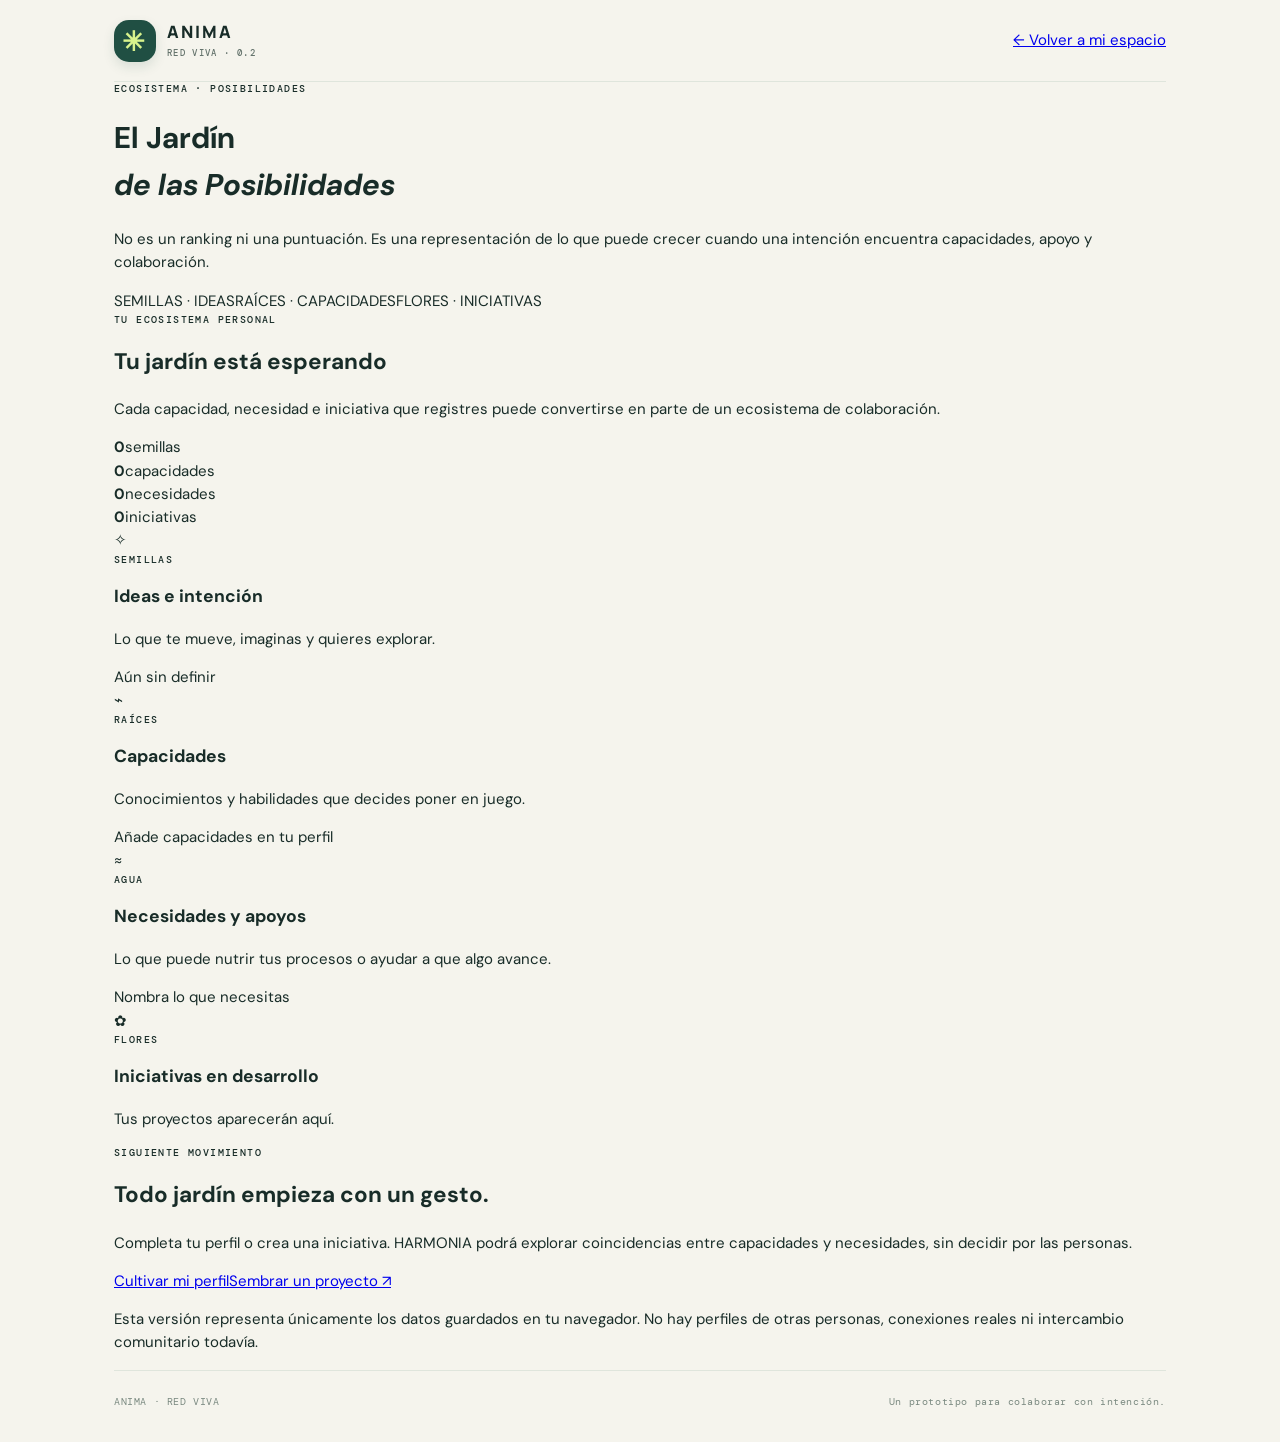
==== garden.html @ 59140d38 "Add Garden of Possibilities page" ====
<!doctype html>
<html lang="es">
<head>
<meta charset="utf-8"><meta name="viewport" content="width=device-width,initial-scale=1">
<meta name="theme-color" content="#204f43"><meta name="description" content="El Jardín de las Posibilidades de ANIMA.">
<link rel="stylesheet" href="styles/main.css"><link rel="stylesheet" href="styles/garden.css">
<title>El Jardín — ANIMA</title>
</head>
<body><div class="app-shell">
<header class="topbar"><a class="brand" href="index.html"><span class="brand-mark">✳</span><span>ANIMA<small>RED VIVA · 0.2</small></span></a><a class="back-link" href="index.html">← Volver a mi espacio</a></header>
<main class="garden-page">
<div class="garden-heading"><div class="kicker">ECOSISTEMA · POSIBILIDADES</div><h1>El Jardín<br><em>de las Posibilidades</em></h1><p>No es un ranking ni una puntuación. Es una representación de lo que puede crecer cuando una intención encuentra capacidades, apoyo y colaboración.</p></div>
<section class="garden-art" aria-label="Ilustración conceptual de un jardín vivo">
<div class="sun"></div><div class="hills"></div><div class="stem stem-a"><i></i><b></b></div><div class="stem stem-b"><i></i><b></b></div><div class="stem stem-c"><i></i><b></b></div>
<span class="art-label seed-label">SEMILLAS · IDEAS</span><span class="art-label root-label">RAÍCES · CAPACIDADES</span><span class="art-label flower-label">FLORES · INICIATIVAS</span>
</section>
<section class="garden-intro"><div><div class="kicker">TU ECOSISTEMA PERSONAL</div><h2 id="garden-title">Tu jardín está esperando</h2><p id="garden-description">Los elementos aparecerán aquí a medida que completes tu espacio.</p></div><div class="garden-stats"><div><strong id="seed-count">0</strong><span>semillas</span></div><div><strong id="skill-count">0</strong><span>capacidades</span></div><div><strong id="need-count">0</strong><span>necesidades</span></div><div><strong id="project-count">0</strong><span>iniciativas</span></div></div></section>
<section class="garden-grid">
<article class="garden-card"><span class="symbol seed">✧</span><div class="kicker">SEMILLAS</div><h3>Ideas e intención</h3><p>Lo que te mueve, imaginas y quieres explorar.</p><div id="intent-tags" class="chips"><span class="muted">Aún sin definir</span></div></article>
<article class="garden-card"><span class="symbol root">⌁</span><div class="kicker">RAÍCES</div><h3>Capacidades</h3><p>Conocimientos y habilidades que decides poner en juego.</p><div id="skill-tags" class="chips"><span class="muted">Añade capacidades en tu perfil</span></div></article>
<article class="garden-card"><span class="symbol water">≈</span><div class="kicker">AGUA</div><h3>Necesidades y apoyos</h3><p>Lo que puede nutrir tus procesos o ayudar a que algo avance.</p><div id="need-tags" class="chips"><span class="muted">Nombra lo que necesitas</span></div></article>
<article class="garden-card"><span class="symbol bloom">✿</span><div class="kicker">FLORES</div><h3>Iniciativas en desarrollo</h3><div id="project-list" class="project-list"><p class="muted">Tus proyectos aparecerán aquí.</p></div></article>
</section>
<section class="garden-cta"><div><div class="kicker">SIGUIENTE MOVIMIENTO</div><h2>Todo jardín empieza con un gesto.</h2><p>Completa tu perfil o crea una iniciativa. HARMONIA podrá explorar coincidencias entre capacidades y necesidades, sin decidir por las personas.</p></div><div class="cta-actions"><a class="cta-light" href="index.html">Cultivar mi perfil</a><a class="cta-lime" href="index.html">Sembrar un proyecto ↗</a></div></section>
<p class="garden-note">Esta versión representa únicamente los datos guardados en tu navegador. No hay perfiles de otras personas, conexiones reales ni intercambio comunitario todavía.</p>
</main><footer><span>ANIMA · RED VIVA</span><span>Un prototipo para colaborar con intención.</span></footer>
</div><script>
(()=>{"use strict";const KEY="anima-red-viva-v02";let data={profile:{},projects:[]};try{const v=JSON.parse(localStorage.getItem(KEY)||"{}");if(v&&typeof v==="object")data=v;}catch{}
const p=data.profile||{};const projects=Array.isArray(data.projects)?data.projects:[];
const split=s=>String(s||"").split(/[,;\\n]+/).map(x=>x.trim()).filter(Boolean);
const skills=split(p.skills),needs=split(p.needs),interests=split(p.interests);
const $=id=>document.getElementById(id);const safe=s=>String(s).replace(/[&<>"']/g,c=>({"&":"&amp;","<":"&lt;",">":"&gt;",'"':"&quot;","'":"&#39;"}[c]));
function tags(id,items,empty){$(id).innerHTML=items.length?items.slice(0,10).map(x=>'<span class="chip">'+safe(x)+'</span>').join(""):'<span class="muted">'+empty+'</span>';}
$("garden-title").textContent=p.alias?"El jardín de "+p.alias:"Tu jardín está esperando";
$("garden-description").textContent=p.intention||"Cada capacidad, necesidad e iniciativa que registres puede convertirse en parte de un ecosistema de colaboración.";
$("seed-count").textContent=projects.length+(p.intention?1:0)+interests.length;
$("skill-count").textContent=skills.length;$("need-count").textContent=needs.length;$("project-count").textContent=projects.length;
tags("intent-tags",[...(p.intention?[p.intention]:[]),...interests],"Aún sin definir");tags("skill-tags",skills,"Añade capacidades en tu perfil");tags("need-tags",needs,"Nombra lo que necesitas");
$("project-list").innerHTML=projects.length?projects.slice(0,8).map(x=>'<div class="project"><span>✿</span><div><strong>'+safe(x.name||"Iniciativa")+'</strong><small>'+safe(x.needs||"Necesidades por definir")+'</small></div></div>').join(""):'<p class="muted">Tus proyectos aparecerán aquí.</p>';
})();
</script></body></html>
---- styles/main.css ----
@import url('https://fonts.googleapis.com/css2?family=DM+Mono:wght@400;500&family=DM+Sans:wght@400;500;600;700&family=Manrope:wght@400;500;600;700;800&display=swap');

:root{
 --bg:#f5f4ed;--paper:#fffefa;--ink:#182c28;--muted:#64736c;--soft:#e8ede4;
 --line:#dfe5dc;--green:#204f43;--green-2:#d8e8c7;--lime:#d8f28c;
 --coral:#e58a6d;--blue:#dfe9f5;--shadow:0 12px 34px rgba(28,55,43,.07);
 --radius:20px;--radius-sm:12px;
 color-scheme:light;
}
*{box-sizing:border-box}
html{scroll-behavior:smooth;-webkit-text-size-adjust:100%}
body{margin:0;background:var(--bg);color:var(--ink);font-family:'DM Sans',system-ui,sans-serif;font-size:15px;line-height:1.55;-webkit-font-smoothing:antialiased}
button,input,textarea,select{font:inherit}
button{touch-action:manipulation}
.app-shell{max-width:1120px;margin:0 auto;padding:0 34px}
.topbar{height:82px;display:flex;align-items:center;justify-content:space-between;border-bottom:1px solid var(--line);gap:16px}
.brand{display:flex;gap:11px;align-items:center;text-decoration:none;color:var(--ink);font:800 17px/1 Manrope,sans-serif;letter-spacing:.12em}
.brand small{display:block;margin-top:7px;font:500 9px 'DM Mono',monospace;color:var(--muted);letter-spacing:.15em}
.brand-mark{display:grid;place-items:center;width:42px;height:42px;background:var(--green);color:var(--lime);border-radius:15px;font-size:27px;box-shadow:0 5px 12px #204f4320}
.local-tag{display:inline-flex;align-items:center;gap:8px;padding:8px 12px;border:1px solid var(--line);border-radius:99px;background:#ffffff8c;color:var(--muted);font:10px 'DM Mono',monospace;letter-spacing:.08em;white-space:nowrap}
.local-tag i{width:7px;height:7px;border-radius:50%;background:#6b9d61;box-shadow:0 0 0 3px #6b9d6120}
.hero.is-hidden{display:none}.hero{position:relative;isolation:isolate;overflow:hidden;padding:54px clamp(22px,5vw,60px) 50px;margin:30px 0 20px;background:var(--green);color:#f7f7ec;border-radius:28px;box-shadow:var(--shadow)}
.hero:after{content:"";position:absolute;z-index:-1;width:320px;height:320px;right:-65px;top:-100px;border:1px solid #d8f28c35;border-radius:50%;box-shadow:0 0 0 28px #d8f28c0a,0 0 0 58px #d8f28c08}
.hero:before{content:"✳";position:absolute;right:8%;bottom:-78px;color:#d8f28c13;font-size:300px;line-height:1;transform:rotate(-14deg);z-index:-1}
.eyebrow,.kicker{font:500 10px 'DM Mono',monospace;letter-spacing:.14em;text-transform:uppercase}
.hero .eyebrow{color:var(--lime)}
.hero h1{font:700 clamp(37px,6.2vw,68px)/1.03 Manrope,sans-serif;letter-spacing:-.06em;max-width:750px;margin:18px 0}
.hero h1 em{font-style:normal;color:var(--lime)}
.hero p{max-width:475px;margin:0 0 24px;color:#d7e3d9;font-size:16px;line-height:1.7}
.primary,.secondary,.danger{min-height:46px;display:inline-flex;align-items:center;justify-content:center;gap:12px;border-radius:999px;padding:12px 19px;border:1px solid transparent;font-weight:700;font-size:13px;cursor:pointer;transition:transform .18s ease,background .18s ease,box-shadow .18s ease}
.primary{background:var(--lime);color:#1b342b;box-shadow:0 5px 0 #132e25}
.primary:hover{background:#e5ffae;transform:translateY(-1px)}
.primary span{font-size:17px}
.secondary{background:var(--paper);color:var(--green);border-color:var(--line)}
.secondary:hover{background:var(--soft);border-color:#cbd8ca}
.danger{background:#fff5f0;color:#974a35;border-color:#f0c5b7}
.tabs{position:sticky;top:0;z-index:5;display:flex;gap:6px;overflow-x:auto;scrollbar-width:none;padding:10px;margin:0 0 6px;background:#f5f4edf0;border:1px solid #e6e9e1;border-radius:16px;backdrop-filter:blur(16px)}
.tabs::-webkit-scrollbar{display:none}
.tab{flex:0 0 auto;min-height:40px;padding:10px 16px;border:0;border-radius:11px;background:transparent;color:var(--muted);font-size:13px;font-weight:600;cursor:pointer;white-space:nowrap;transition:background .18s ease,color .18s ease}
.tab:hover{background:#e8ede4;color:var(--green)}
.tab.active{background:var(--green);color:#f7f7ec;box-shadow:0 3px 8px #204f4324}
.content{padding:30px 0 64px;animation:rise .28s ease both}
@keyframes rise{from{opacity:.4;transform:translateY(5px)}to{opacity:1;transform:translateY(0)}}
.section-head{display:flex;justify-content:space-between;gap:20px;align-items:end;margin-bottom:22px}
.section-head .kicker{color:#6d8a62}
.section-head h2{font:700 clamp(27px,4vw,38px)/1.1 Manrope,sans-serif;letter-spacing:-.045em;margin:8px 0 9px}
.section-head p{max-width:620px;color:var(--muted);margin:0;font-size:14px}
.grid{display:grid;grid-template-columns:repeat(2,minmax(0,1fr));gap:16px}
.card{min-width:0;background:var(--paper);border:1px solid var(--line);padding:23px;border-radius:var(--radius);box-shadow:0 3px 12px #1d44300a;transition:transform .18s ease,border-color .18s ease,box-shadow .18s ease}
.grid>.card:hover,.grid>article.card:hover{transform:translateY(-2px);border-color:#c6d6c4;box-shadow:var(--shadow)}
.card .kicker{color:#78906e;font-size:9px}
.card h3{font:700 18px/1.3 Manrope,sans-serif;letter-spacing:-.025em;margin:8px 0 10px}
.card p{color:var(--muted);font-size:13px;line-height:1.65;margin:7px 0}
.card p b{color:var(--ink);font-weight:600}
.big-number{font:700 44px/.98 Manrope,sans-serif;letter-spacing:-.06em;color:var(--green);margin:15px 0 10px}
.card .actions{display:flex;gap:9px;flex-wrap:wrap;margin-top:19px}
.card .actions button{min-height:42px}
.card:has(.big-number){background:linear-gradient(145deg,#fffefa 55%,#eef4e8)}
.card:has(.score){background:linear-gradient(145deg,#fffefa 45%,#f1f5eb)}
.form-grid{display:grid;grid-template-columns:repeat(2,minmax(0,1fr));gap:18px}
.field{min-width:0;display:flex;flex-direction:column;gap:8px}
.field.full{grid-column:1/-1}
.field>label{font:500 10px 'DM Mono',monospace;letter-spacing:.1em;color:#61756a}
input,textarea,select{width:100%;min-height:46px;padding:12px 14px;background:#fbfcf8;color:var(--ink);border:1px solid #d9e1d7;border-radius:12px;outline:none;transition:border-color .15s ease,box-shadow .15s ease}
textarea{min-height:104px;resize:vertical}
input::placeholder,textarea::placeholder{color:#9aa69b}
input:focus,textarea:focus,select:focus{border-color:#6c967b;box-shadow:0 0 0 3px #6c967b24}
.checkline{display:flex;gap:11px;align-items:flex-start;color:var(--muted)!important;font:400 13px/1.6 'DM Sans',sans-serif!important;letter-spacing:0!important;text-transform:none}
.checkline input{flex:0 0 auto;width:18px;min-height:18px;height:18px;margin:2px 0 0;accent-color:var(--green)}
.notice{border:1px solid #d9e6d0;border-left:4px solid #83a66d;border-radius:12px;padding:13px 16px;background:#edf4e8;color:#52675a;font-size:12px;line-height:1.65;margin:18px 0}
.item{display:flex;justify-content:space-between;gap:16px;padding:15px 0;border-bottom:1px solid var(--line)}
.item:last-child{border-bottom:0}
.item strong{font-size:14px}
.score{display:inline-flex;align-items:center;justify-content:center;min-width:74px;min-height:48px;padding:4px 13px;margin:8px 0 12px;border-radius:14px;background:var(--green-2);color:var(--green);font:700 25px Manrope,sans-serif;letter-spacing:-.04em}
.empty{padding:34px 24px;text-align:center;border:1px dashed #cbd8c9;border-radius:var(--radius);color:var(--muted);background:#ffffff7a;font-size:13px}
footer{display:flex;justify-content:space-between;gap:15px;padding:24px 0 34px;border-top:1px solid var(--line);font:10px 'DM Mono',monospace;letter-spacing:.06em;color:#7a8980}
button:focus-visible,a:focus-visible,input:focus-visible,textarea:focus-visible,select:focus-visible{outline:3px solid #82a86e;outline-offset:3px}
@media(min-width:900px){.grid{grid-template-columns:repeat(2,minmax(0,1fr))}.grid>.card:first-child:nth-last-child(3),.grid>.card:first-child:nth-last-child(3)~.card{min-height:190px}}
@media(max-width:700px){
 .app-shell{padding:0 16px}.topbar{height:70px}.brand-mark{width:38px;height:38px;border-radius:13px}
 .local-tag{font-size:9px;padding:7px 10px}.hero{padding:34px 23px 30px;margin:17px 0 15px;border-radius:23px}
 .hero h1{font-size:clamp(36px,10vw,52px);margin:15px 0}.hero p{font-size:14px;line-height:1.65;max-width:320px}
 .hero:after{width:220px;height:220px;right:-100px;top:-45px}.hero:before{font-size:210px;right:-18px;bottom:-52px}
 .tabs{top:0;margin-left:-2px;margin-right:-2px;padding:6px;border-radius:14px;gap:3px}
 .tab{min-height:42px;padding:10px 13px;font-size:12px}
 .content{padding:25px 0 42px}.section-head{display:block;margin-bottom:19px}.section-head h2{font-size:30px}
 .grid,.form-grid{grid-template-columns:1fr;gap:12px}.card{padding:19px;border-radius:17px}
 .field.full{grid-column:auto}.notice{font-size:12px}
 footer{display:block;line-height:1.8;padding-bottom:26px}footer span{display:block;margin:4px 0}
}
@media(prefers-reduced-motion:reduce){*,*::before,*::after{scroll-behavior:auto!important;animation-duration:.01ms!important;animation-iteration-count:1!important;transition-duration:.01ms!important}}
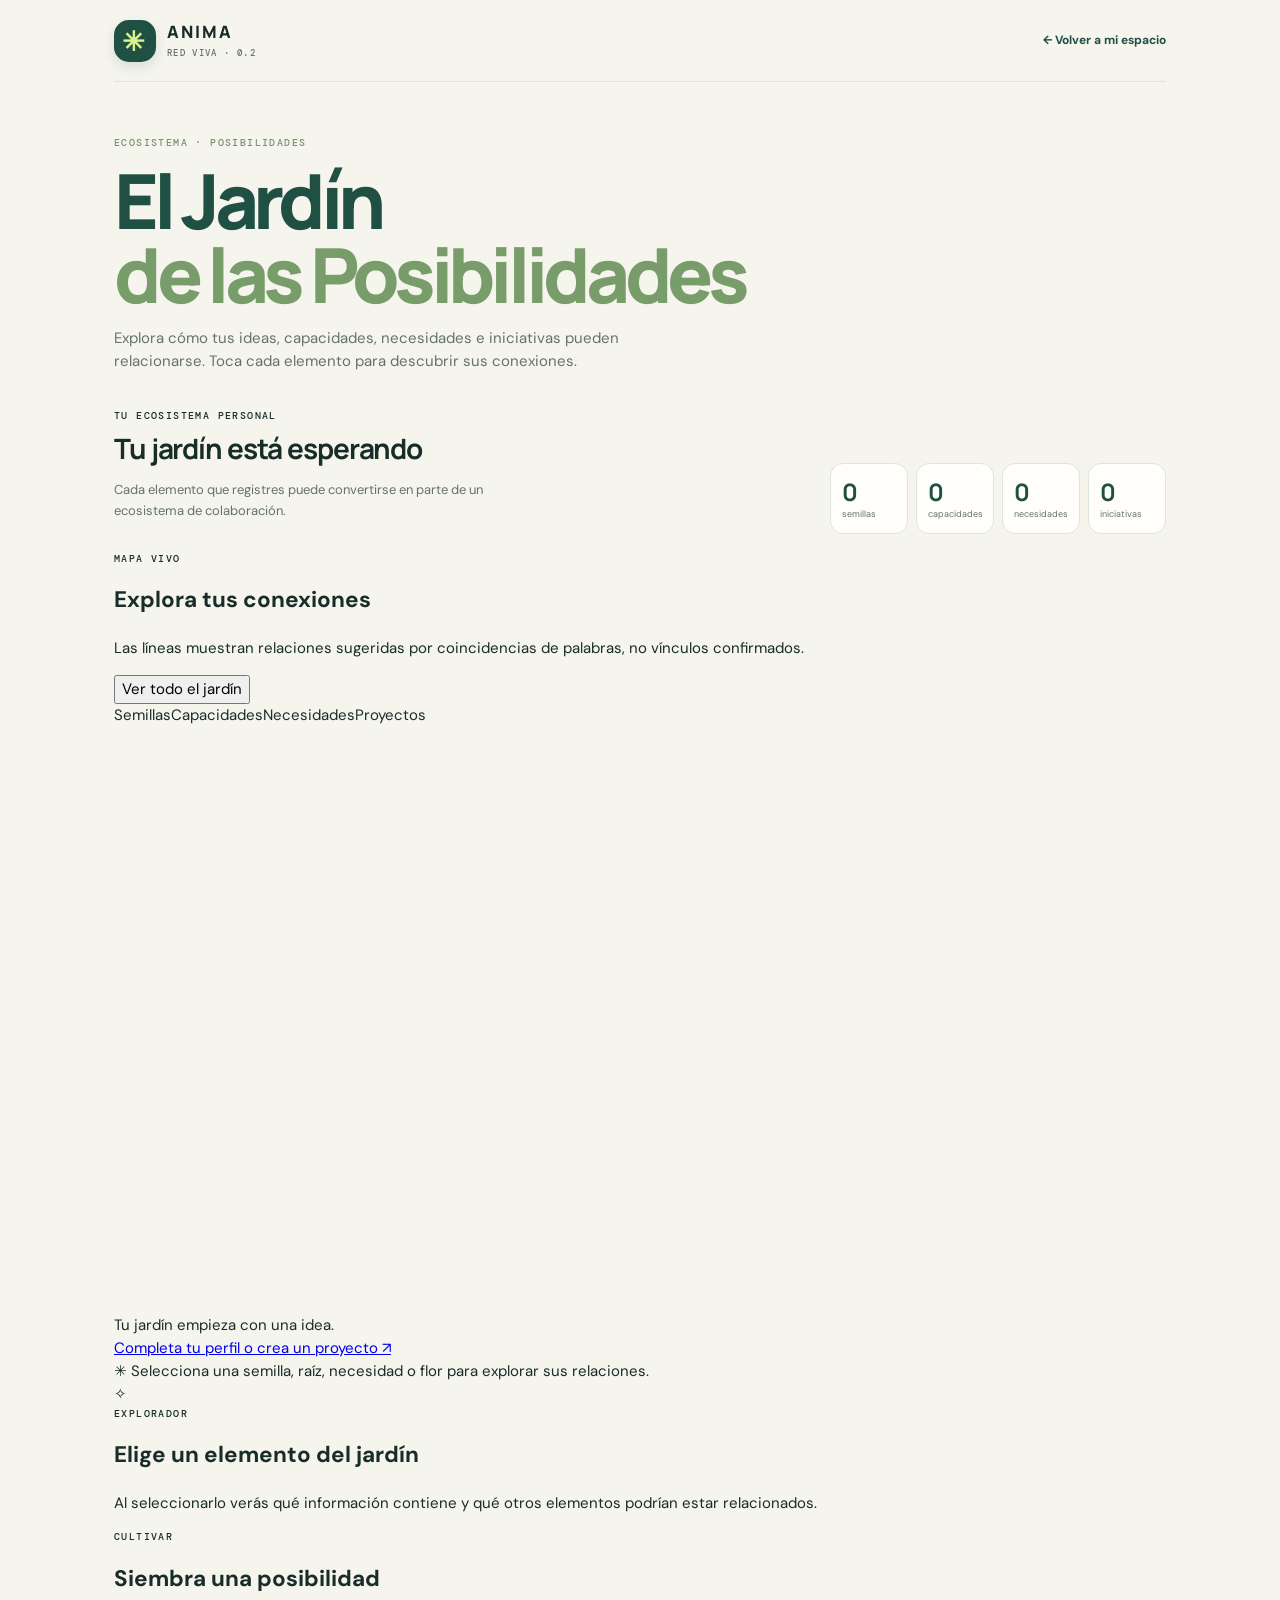
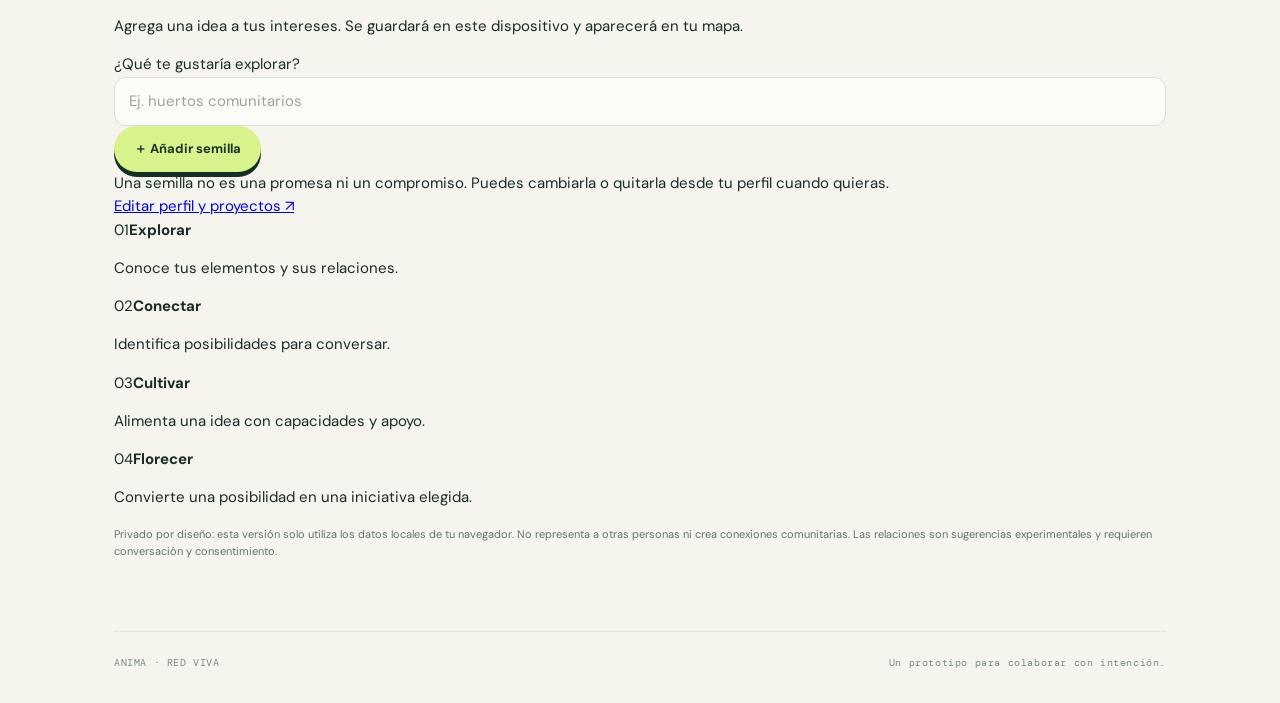
==== commit 1093a9af: "Build interactive Garden exploration map" ====
--- a/garden.html
+++ b/garden.html
@@ -2,40 +2,78 @@
 <html lang="es">
 <head>
 <meta charset="utf-8"><meta name="viewport" content="width=device-width,initial-scale=1">
-<meta name="theme-color" content="#204f43"><meta name="description" content="El Jardín de las Posibilidades de ANIMA.">
+<meta name="theme-color" content="#204f43"><meta name="description" content="Explora conexiones y posibilidades en el Jardín de ANIMA.">
 <link rel="stylesheet" href="styles/main.css"><link rel="stylesheet" href="styles/garden.css">
 <title>El Jardín — ANIMA</title>
 </head>
 <body><div class="app-shell">
 <header class="topbar"><a class="brand" href="index.html"><span class="brand-mark">✳</span><span>ANIMA<small>RED VIVA · 0.2</small></span></a><a class="back-link" href="index.html">← Volver a mi espacio</a></header>
 <main class="garden-page">
-<div class="garden-heading"><div class="kicker">ECOSISTEMA · POSIBILIDADES</div><h1>El Jardín<br><em>de las Posibilidades</em></h1><p>No es un ranking ni una puntuación. Es una representación de lo que puede crecer cuando una intención encuentra capacidades, apoyo y colaboración.</p></div>
-<section class="garden-art" aria-label="Ilustración conceptual de un jardín vivo">
-<div class="sun"></div><div class="hills"></div><div class="stem stem-a"><i></i><b></b></div><div class="stem stem-b"><i></i><b></b></div><div class="stem stem-c"><i></i><b></b></div>
-<span class="art-label seed-label">SEMILLAS · IDEAS</span><span class="art-label root-label">RAÍCES · CAPACIDADES</span><span class="art-label flower-label">FLORES · INICIATIVAS</span>
+<div class="garden-heading"><div class="kicker">ECOSISTEMA · POSIBILIDADES</div><h1>El Jardín<br><em>de las Posibilidades</em></h1><p>Explora cómo tus ideas, capacidades, necesidades e iniciativas pueden relacionarse. Toca cada elemento para descubrir sus conexiones.</p></div>
+<section class="garden-intro"><div><div class="kicker">TU ECOSISTEMA PERSONAL</div><h2 id="garden-title">Tu jardín está esperando</h2><p id="garden-description">Los elementos aparecerán aquí a medida que completes tu espacio.</p></div><div class="garden-stats"><div><strong id="seed-count">0</strong><span>semillas</span></div><div><strong id="skill-count">0</strong><span>capacidades</span></div><div><strong id="need-count">0</strong><span>necesidades</span></div><div><strong id="project-count">0</strong><span>iniciativas</span></div></div></section>
+<section class="map-panel">
+<div class="map-toolbar"><div><div class="kicker">MAPA VIVO</div><h2>Explora tus conexiones</h2><p>Las líneas muestran relaciones sugeridas por coincidencias de palabras, no vínculos confirmados.</p></div><button class="map-reset" id="show-all">Ver todo el jardín</button></div>
+<div class="map-legend"><span><i class="legend-seed"></i>Semillas</span><span><i class="legend-root"></i>Capacidades</span><span><i class="legend-water"></i>Necesidades</span><span><i class="legend-flower"></i>Proyectos</span></div>
+<div class="map-scroll"><div class="living-map" id="living-map"><svg id="map-lines" viewBox="0 0 800 440" preserveAspectRatio="none" aria-hidden="true"></svg><div id="map-nodes"></div><div id="map-empty" class="map-empty">Tu jardín empieza con una idea.<br><a href="index.html">Completa tu perfil o crea un proyecto ↗</a></div></div></div>
+<div class="map-caption"><span>✳</span> Selecciona una semilla, raíz, necesidad o flor para explorar sus relaciones.</div>
 </section>
-<section class="garden-intro"><div><div class="kicker">TU ECOSISTEMA PERSONAL</div><h2 id="garden-title">Tu jardín está esperando</h2><p id="garden-description">Los elementos aparecerán aquí a medida que completes tu espacio.</p></div><div class="garden-stats"><div><strong id="seed-count">0</strong><span>semillas</span></div><div><strong id="skill-count">0</strong><span>capacidades</span></div><div><strong id="need-count">0</strong><span>necesidades</span></div><div><strong id="project-count">0</strong><span>iniciativas</span></div></div></section>
-<section class="garden-grid">
-<article class="garden-card"><span class="symbol seed">✧</span><div class="kicker">SEMILLAS</div><h3>Ideas e intención</h3><p>Lo que te mueve, imaginas y quieres explorar.</p><div id="intent-tags" class="chips"><span class="muted">Aún sin definir</span></div></article>
-<article class="garden-card"><span class="symbol root">⌁</span><div class="kicker">RAÍCES</div><h3>Capacidades</h3><p>Conocimientos y habilidades que decides poner en juego.</p><div id="skill-tags" class="chips"><span class="muted">Añade capacidades en tu perfil</span></div></article>
-<article class="garden-card"><span class="symbol water">≈</span><div class="kicker">AGUA</div><h3>Necesidades y apoyos</h3><p>Lo que puede nutrir tus procesos o ayudar a que algo avance.</p><div id="need-tags" class="chips"><span class="muted">Nombra lo que necesitas</span></div></article>
-<article class="garden-card"><span class="symbol bloom">✿</span><div class="kicker">FLORES</div><h3>Iniciativas en desarrollo</h3><div id="project-list" class="project-list"><p class="muted">Tus proyectos aparecerán aquí.</p></div></article>
+<section class="explorer-layout">
+<article class="detail-panel" id="detail-panel" aria-live="polite"><div class="detail-placeholder"><span class="detail-icon">✧</span><div class="kicker">EXPLORADOR</div><h2>Elige un elemento del jardín</h2><p>Al seleccionarlo verás qué información contiene y qué otros elementos podrían estar relacionados.</p></div></article>
+<aside class="grow-panel"><div class="kicker">CULTIVAR</div><h2>Siembra una posibilidad</h2><p>Agrega una idea a tus intereses. Se guardará en este dispositivo y aparecerá en tu mapa.</p><form id="seed-form"><label for="new-seed">¿Qué te gustaría explorar?</label><input id="new-seed" maxlength="80" required placeholder="Ej. huertos comunitarios"><button class="primary" type="submit">＋ Añadir semilla</button></form><div class="grow-note">Una semilla no es una promesa ni un compromiso. Puedes cambiarla o quitarla desde tu perfil cuando quieras.</div><a class="profile-link" href="index.html">Editar perfil y proyectos ↗</a></aside>
 </section>
-<section class="garden-cta"><div><div class="kicker">SIGUIENTE MOVIMIENTO</div><h2>Todo jardín empieza con un gesto.</h2><p>Completa tu perfil o crea una iniciativa. HARMONIA podrá explorar coincidencias entre capacidades y necesidades, sin decidir por las personas.</p></div><div class="cta-actions"><a class="cta-light" href="index.html">Cultivar mi perfil</a><a class="cta-lime" href="index.html">Sembrar un proyecto ↗</a></div></section>
-<p class="garden-note">Esta versión representa únicamente los datos guardados en tu navegador. No hay perfiles de otras personas, conexiones reales ni intercambio comunitario todavía.</p>
+<section class="garden-principles"><div><span>01</span><strong>Explorar</strong><p>Conoce tus elementos y sus relaciones.</p></div><div><span>02</span><strong>Conectar</strong><p>Identifica posibilidades para conversar.</p></div><div><span>03</span><strong>Cultivar</strong><p>Alimenta una idea con capacidades y apoyo.</p></div><div><span>04</span><strong>Florecer</strong><p>Convierte una posibilidad en una iniciativa elegida.</p></div></section>
+<p class="garden-note">Privado por diseño: esta versión solo utiliza los datos locales de tu navegador. No representa a otras personas ni crea conexiones comunitarias. Las relaciones son sugerencias experimentales y requieren conversación y consentimiento.</p>
 </main><footer><span>ANIMA · RED VIVA</span><span>Un prototipo para colaborar con intención.</span></footer>
-</div><script>
-(()=>{"use strict";const KEY="anima-red-viva-v02";let data={profile:{},projects:[]};try{const v=JSON.parse(localStorage.getItem(KEY)||"{}");if(v&&typeof v==="object")data=v;}catch{}
-const p=data.profile||{};const projects=Array.isArray(data.projects)?data.projects:[];
-const split=s=>String(s||"").split(/[,;\\n]+/).map(x=>x.trim()).filter(Boolean);
-const skills=split(p.skills),needs=split(p.needs),interests=split(p.interests);
-const $=id=>document.getElementById(id);const safe=s=>String(s).replace(/[&<>"']/g,c=>({"&":"&amp;","<":"&lt;",">":"&gt;",'"':"&quot;","'":"&#39;"}[c]));
-function tags(id,items,empty){$(id).innerHTML=items.length?items.slice(0,10).map(x=>'<span class="chip">'+safe(x)+'</span>').join(""):'<span class="muted">'+empty+'</span>';}
-$("garden-title").textContent=p.alias?"El jardín de "+p.alias:"Tu jardín está esperando";
-$("garden-description").textContent=p.intention||"Cada capacidad, necesidad e iniciativa que registres puede convertirse en parte de un ecosistema de colaboración.";
-$("seed-count").textContent=projects.length+(p.intention?1:0)+interests.length;
-$("skill-count").textContent=skills.length;$("need-count").textContent=needs.length;$("project-count").textContent=projects.length;
-tags("intent-tags",[...(p.intention?[p.intention]:[]),...interests],"Aún sin definir");tags("skill-tags",skills,"Añade capacidades en tu perfil");tags("need-tags",needs,"Nombra lo que necesitas");
-$("project-list").innerHTML=projects.length?projects.slice(0,8).map(x=>'<div class="project"><span>✿</span><div><strong>'+safe(x.name||"Iniciativa")+'</strong><small>'+safe(x.needs||"Necesidades por definir")+'</small></div></div>').join(""):'<p class="muted">Tus proyectos aparecerán aquí.</p>';
+</div>
+<script>
+(()=>{"use strict";
+const KEY="anima-red-viva-v02";const $=id=>document.getElementById(id);
+const safe=s=>String(s??"").replace(/[&<>"']/g,c=>({"&":"&amp;","<":"&lt;",">":"&gt;",'"':"&quot;","'":"&#39;"}[c]));
+const norm=s=>String(s||"").toLocaleLowerCase("es").normalize("NFD").replace(/[\u0300-\u036f]/g,"").trim();
+const split=s=>String(s||"").split(/[,;\n]+/).map(x=>x.trim()).filter(Boolean);
+const load=()=>{try{const x=JSON.parse(localStorage.getItem(KEY)||"{}");return x&&typeof x==="object"?x:{}}catch{return {}}};
+let data=load(),selectedId=null,nodes=[];
+function save(){try{localStorage.setItem(KEY,JSON.stringify(data));return true}catch{$("detail-panel").innerHTML='<p class="muted">No se pudo guardar. Revisa el almacenamiento del navegador.</p>';return false}}
+function buildNodes(){
+ const p=data.profile||{},out=[];let n=0;
+ const add=(type,label,description,terms,extra={})=>{out.push({id:type+"-"+(n++),type,label,description,terms:terms.map(norm).filter(Boolean),...extra})};
+ if(p.intention)add("seed",p.intention,"Tu intención principal",[p.intention],{position:[50,13]});
+ split(p.interests).forEach((x,i)=>add("seed",x,"Un interés que elegiste explorar",[x],{position:[[19,28],[42,32],[67,27],[84,39],[31,48],[75,51]][i%6]}));
+ split(p.skills).forEach((x,i)=>add("root",x,"Una capacidad que has decidido registrar",[x],{position:[[12,65],[33,78],[54,69],[74,78],[91,65],[43,90]][i%6]}));
+ split(p.needs).forEach((x,i)=>add("water",x,"Una necesidad o apoyo que has identificado",[x],{position:[[21,53],[46,47],[68,57],[86,51]][i%4]}));
+ (Array.isArray(data.projects)?data.projects:[]).forEach((x,i)=>add("flower",x.name||"Iniciativa",x.interests||"Proyecto en desarrollo",split((x.needs||"")+";"+(x.interests||"")),{project:x,position:[[29,24],[61,20],[79,37],[52,39],[16,40]][i%5]}));
+ return out;
+}
+function typeName(t){return({seed:"Semilla",root:"Capacidad",water:"Necesidad",flower:"Iniciativa"})[t]||"Elemento"}
+function related(node){return nodes.filter(other=>other.id!==node.id&&node.terms.some(a=>other.terms.some(b=>a===b||a.includes(b)||b.includes(a))));}
+function render(){
+ data=load();const p=data.profile||{},projects=Array.isArray(data.projects)?data.projects:[];
+ nodes=buildNodes();
+ $("garden-title").textContent=p.alias?"El jardín de "+p.alias:"Tu jardín está esperando";
+ $("garden-description").textContent=p.intention||"Cada elemento que registres puede convertirse en parte de un ecosistema de colaboración.";
+ $("seed-count").textContent=nodes.filter(n=>n.type==="seed").length;$("skill-count").textContent=nodes.filter(n=>n.type==="root").length;$("need-count").textContent=nodes.filter(n=>n.type==="water").length;$("project-count").textContent=projects.length;
+ $("map-empty").style.display=nodes.length?"none":"block";
+ const pos=n=>[n.position[0]*8,n.position[1]*4.4];
+ let lines="";
+ nodes.forEach((a,i)=>nodes.slice(i+1).forEach(b=>{if(a.terms.some(x=>b.terms.some(y=>x===y||x.includes(y)||y.includes(x)))){const [x1,y1]=pos(a),[x2,y2]=pos(b);lines+='<line x1="'+x1+'" y1="'+y1+'" x2="'+x2+'" y2="'+y2+'" />';}}));
+ $("map-lines").innerHTML=lines;
+ $("map-nodes").innerHTML=nodes.map(n=>'<button class="map-node node-'+n.type+(n.id===selectedId?' selected':'')+'" data-node="'+safe(n.id)+'" style="left:'+n.position[0]+'%;top:'+n.position[1]+'%" aria-label="'+typeName(n.type)+': '+safe(n.label)+'"><span class="node-symbol">'+({seed:"✧",root:"⌁",water:"≈",flower:"✿"})[n.type]+'</span><span class="node-label">'+safe(n.label)+'</span></button>').join("");
+ if(selectedId&&!nodes.some(n=>n.id===selectedId))selectedId=null;
+ if(selectedId)showDetail(selectedId);else showPlaceholder();
+}
+function showPlaceholder(){$("detail-panel").innerHTML='<div class="detail-placeholder"><span class="detail-icon">✧</span><div class="kicker">EXPLORADOR</div><h2>Elige un elemento del jardín</h2><p>Al seleccionarlo verás qué información contiene y qué otros elementos podrían estar relacionados.</p></div>';}
+function showDetail(id){
+ const node=nodes.find(n=>n.id===id);if(!node)return showPlaceholder();
+ const matches=related(node);
+ const suggestions=matches.length?matches.map(x=>'<button class="related-item" data-node="'+safe(x.id)+'"><span class="mini-symbol '+x.type+'">'+({seed:"✧",root:"⌁",water:"≈",flower:"✿"})[x.type]+'</span><span><strong>'+safe(x.label)+'</strong><small>'+typeName(x.type)+' · explorar relación</small></span><b>↗</b></button>').join(""):'<p class="muted">Todavía no detectamos coincidencias de texto. Puedes explorar otros elementos o enriquecer sus descripciones.</p>';
+ $("detail-panel").innerHTML='<div class="detail-top"><span class="detail-icon '+node.type+'">'+({seed:"✧",root:"⌁",water:"≈",flower:"✿"})[node.type]+'</span><div><div class="kicker">'+typeName(node.type)+'</div><h2>'+safe(node.label)+'</h2></div></div><p class="detail-description">'+safe(node.description)+'</p><div class="detail-section"><div class="kicker">POSIBLES RELACIONES</div><p class="muted">'+matches.length+' elemento(s) con coincidencia literal. Esto no confirma compatibilidad ni colaboración.</p><div class="related-list">'+suggestions+'</div></div><div class="detail-actions"><button class="map-reset" id="clear-selection">Cerrar exploración</button></div>';
+ $("clear-selection").addEventListener("click",()=>{selectedId=null;render()});
+}
+$("map-nodes").addEventListener("click",e=>{const b=e.target.closest("[data-node]");if(!b)return;selectedId=b.dataset.node;render();});
+$("detail-panel").addEventListener("click",e=>{const b=e.target.closest("[data-node]");if(!b)return;selectedId=b.dataset.node;render();});
+$("show-all").addEventListener("click",()=>{selectedId=null;render();});
+$("seed-form").addEventListener("submit",e=>{e.preventDefault();const value=$("new-seed").value.trim();if(!value)return;data=load();data.profile=data.profile||{};const existing=split(data.profile.interests);if(!existing.some(x=>norm(x)===norm(value)))existing.push(value);data.profile.interests=existing.join(", ");if(save()){$("new-seed").value="";selectedId=null;render();}});
+window.addEventListener("storage",e=>{if(e.key===KEY){selectedId=null;render()}});
+render();
 })();
 </script></body></html>
--- a/styles/garden.css
+++ b/styles/garden.css
@@ -0,0 +1 @@
+.back-link{color:var(--green);font-size:12px;font-weight:700;text-decoration:none}.garden-page{padding:54px 0 60px}.garden-heading{max-width:700px}.garden-heading .kicker{color:#77936e}.garden-heading h1{font:800 clamp(42px,7vw,76px)/.98 Manrope,sans-serif;letter-spacing:-.07em;margin:14px 0;color:#204f43}.garden-heading h1 em{font-style:normal;color:#789d6a}.garden-heading p{max-width:590px;color:var(--muted);font-size:15px}.garden-art{height:360px;position:relative;overflow:hidden;margin:30px 0 24px;border-radius:28px;background:linear-gradient(155deg,#eaf0df,#f7f2e6 55%,#e1ebdd);border:1px solid #d9e4d3}.sun{position:absolute;width:120px;height:120px;right:15%;top:38px;border-radius:50%;background:#efd68e;box-shadow:0 0 0 20px #efd68e30,0 0 0 42px #efd68e17}.hills{position:absolute;bottom:-110px;left:-10%;width:120%;height:220px;border-radius:50% 50% 0 0;background:#a9c29b;box-shadow:0 -22px 0 #c4d4b6,0 -43px 0 #dce6d1}.stem{position:absolute;bottom:68px;width:6px;background:#47775a;border-radius:100%;transform-origin:bottom}.stem:before,.stem:after{content:"";position:absolute;width:54px;height:23px;background:#80aa78;border-radius:100% 0 100% 0}.stem:before{top:50px;left:2px;transform:rotate(-24deg)}.stem:after{top:90px;right:0;transform:scaleX(-1) rotate(-25deg)}.stem i{position:absolute;top:-22px;left:-13px;width:32px;height:32px;border-radius:50%;background:#e58a6d;box-shadow:0 0 0 8px #e58a6d28}.stem b{position:absolute;top:-11px;left:0;width:8px;height:8px;border-radius:50%;background:#f6d98d;z-index:1}.stem-a{height:142px;left:30%;transform:rotate(-7deg)}.stem-b{height:200px;left:51%;transform:rotate(3deg)}.stem-b i{background:#d8a95e;box-shadow:0 0 0 8px #d8a95e28}.stem-c{height:155px;left:72%;transform:rotate(8deg)}.stem-c i{background:#b47a9a;box-shadow:0 0 0 8px #b47a9a28}.art-label{position:absolute;padding:7px 11px;border-radius:30px;background:#ffffffb8;color:#496c52;font:500 9px 'DM Mono',monospace;letter-spacing:.1em}.seed-label{left:8%;top:65px}.root-label{left:15%;bottom:28px}.flower-label{right:8%;top:34px}.garden-intro{display:flex;justify-content:space-between;align-items:end;gap:24px;margin:36px 0 18px}.garden-intro h2{font:700 28px Manrope,sans-serif;letter-spacing:-.04em;margin:7px 0}.garden-intro p{font-size:13px;color:var(--muted);max-width:440px}.garden-stats{display:grid;grid-template-columns:repeat(4,78px);gap:8px}.garden-stats div{display:flex;flex-direction:column;padding:11px;background:#fffefa;border:1px solid var(--line);border-radius:13px}.garden-stats strong{font:700 24px Manrope;color:var(--green)}.garden-stats span{font-size:9px;color:var(--muted)}.garden-grid{display:grid;grid-template-columns:repeat(2,minmax(0,1fr));gap:14px}.garden-card{padding:23px;background:#fffefa;border:1px solid var(--line);border-radius:20px}.symbol{display:grid;place-items:center;width:40px;height:40px;border-radius:13px;font-size:22px;margin-bottom:15px}.symbol.seed{background:#f7ead1;color:#a57b38}.symbol.root{background:#e0ead9;color:#507c59}.symbol.water{background:#dcebf0;color:#518393}.symbol.bloom{background:#f3e0e5;color:#a45d76}.garden-card .kicker{color:#77906d;font-size:9px}.garden-card h3{font:700 18px Manrope;margin:8px 0}.garden-card p{font-size:12px;color:var(--muted)}.chips{display:flex;gap:7px;flex-wrap:wrap;margin-top:15px}.chip{padding:6px 10px;border:1px solid #dce6d7;background:#eef3e9;color:#49634e;border-radius:30px;font-size:11px;overflow-wrap:anywhere}.muted{color:var(--muted);font-size:12px}.project{display:flex;gap:10px;padding:12px 0;border-bottom:1px solid var(--line)}.project:last-child{border:0}.project>span{color:#bd788a;font-size:20px}.project strong,.project small{display:block}.project strong{font-size:12px}.project small{font-size:10px;color:var(--muted);margin-top:4px}.garden-cta{display:flex;align-items:center;justify-content:space-between;gap:22px;margin-top:17px;padding:26px;background:#204f43;color:#f7f7ec;border-radius:22px}.garden-cta .kicker{color:#d8f28c}.garden-cta h2{font:700 22px Manrope;margin:8px 0}.garden-cta p{max-width:530px;font-size:12px;color:#d4e1d7}.cta-actions{display:flex;flex-wrap:wrap;gap:9px}.cta-actions a{padding:12px 16px;border-radius:30px;text-decoration:none;font-size:12px;font-weight:700;white-space:nowrap}.cta-light{border:1px solid #a9c1ae;color:#fff}.cta-lime{background:#d8f28c;color:#1b342b}.garden-note{margin-top:16px;color:var(--muted);font-size:11px}@media(max-width:700px){.garden-page{padding:34px 0}.garden-art{height:300px}.garden-intro{display:block}.garden-stats{grid-template-columns:repeat(4,minmax(0,1fr));margin-top:16px}.garden-stats div{padding:9px 7px}.garden-stats strong{font-size:21px}.garden-stats span{font-size:8px}.garden-grid{grid-template-columns:1fr}.garden-cta{display:block;padding:21px}.cta-actions{margin-top:16px}.cta-actions a{font-size:11px;padding:11px 13px}.stem-a{left:25%}.stem-b{left:49%}.stem-c{left:73%}.garden-art .sun{width:84px;height:84px;right:10%}.art-label{font-size:7px}}
